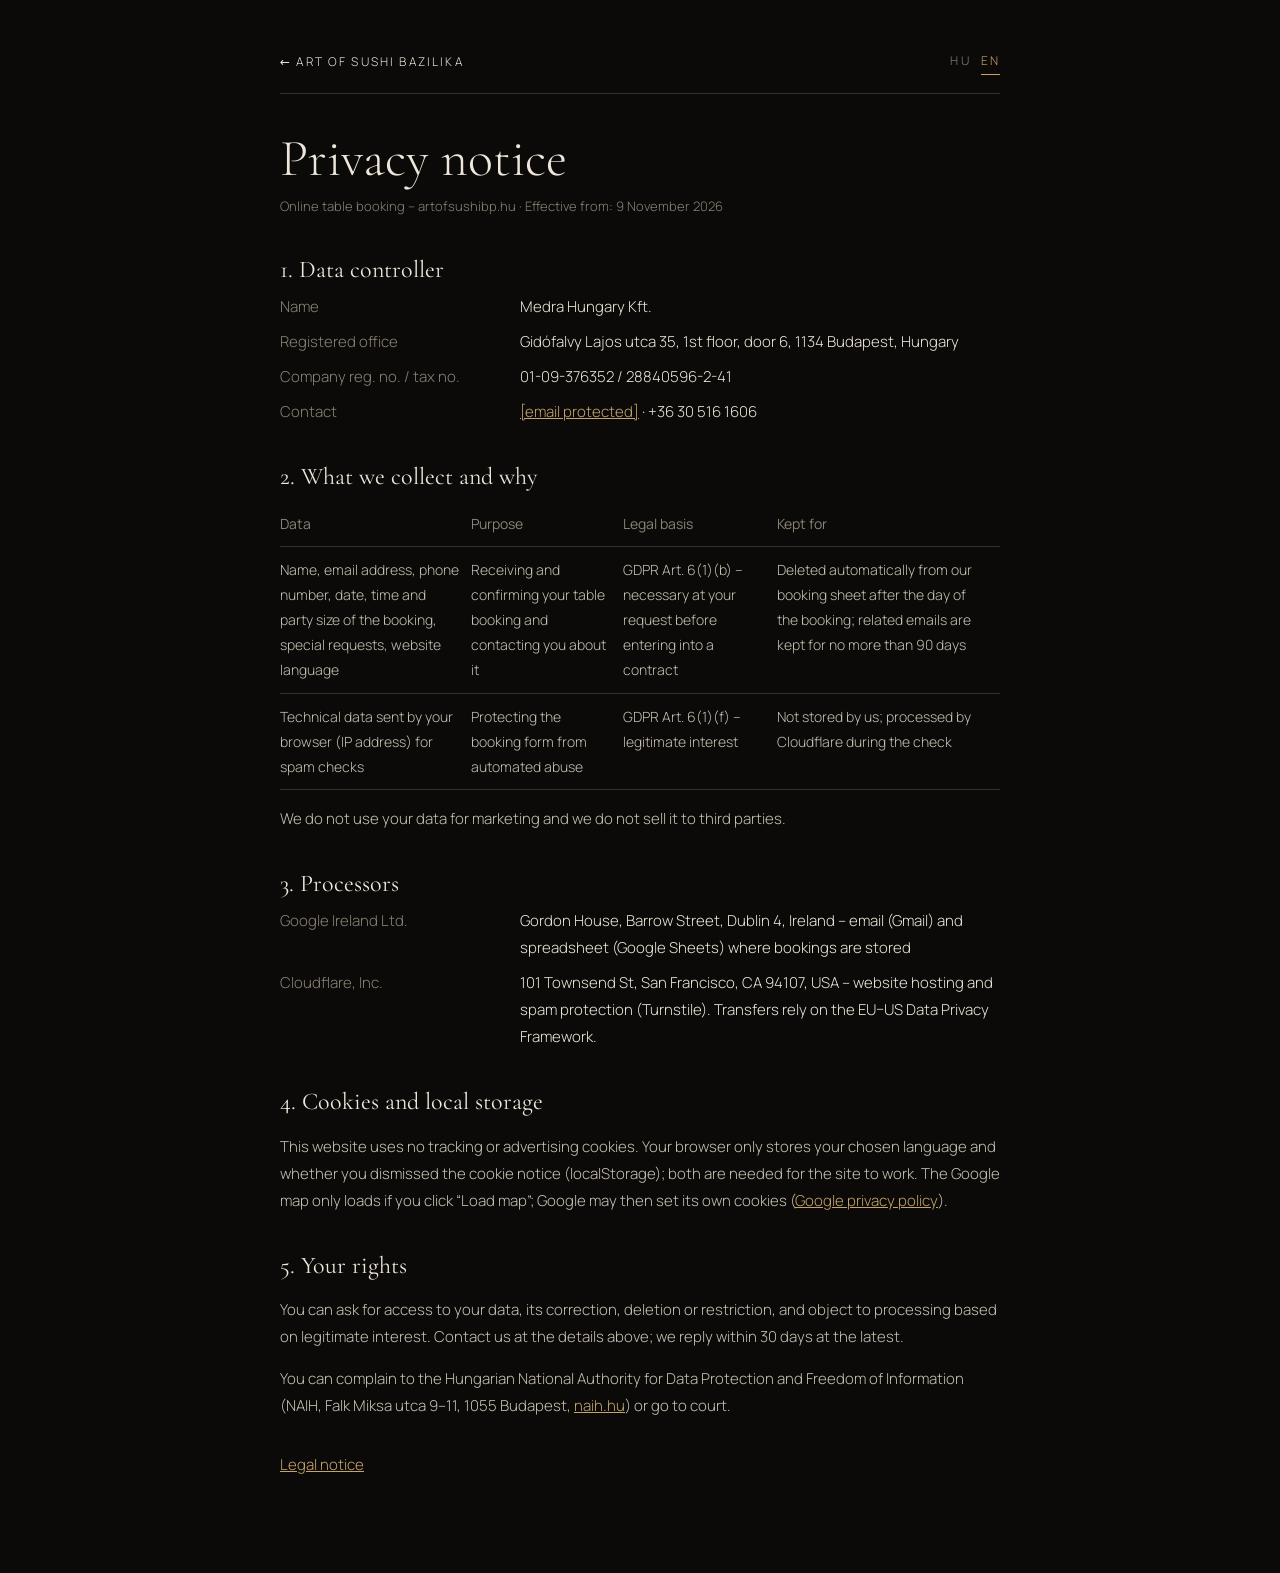
==== adatkezeles.html @ 46c4f37b "Site files from live artofsushibp.hu (2026-11-20 snapshot) Co-Authored-By: Claude Opus 5.5 <noreply@" ====
<!doctype html>
<html lang="hu">
<head>
  <meta charset="utf-8">
  <meta name="viewport" content="width=device-width, initial-scale=1">
  <title>Adatkezelési tájékoztató · Art of Sushi Bazilika</title>
  <meta name="robots" content="noindex">
  <link rel="icon" href="images/favicon.svg" type="image/svg+xml">
  <link rel="stylesheet" href="fonts/fonts.css?v=feef1cb7af">
  <link rel="stylesheet" href="css/legal.css?v=38e52601e1">
</head>
<body data-title-hu="Adatkezelési tájékoztató · Art of Sushi Bazilika" data-title-en="Privacy notice · Art of Sushi Bazilika">
  <!-- Tervezet. A [ … ] jelölt adatokat ki kell tölteni, és élesítés előtt érdemes jogásszal átnézetni. -->
  <main class="legal">
    <div class="legal__top">
      <a href="bazilika.html">← Art of Sushi Bazilika</a>
      <div class="lang"><button type="button" data-lang="hu">HU</button><button type="button" data-lang="en">EN</button></div>
    </div>

    <section data-l="hu">
      <h1>Adatkezelési tájékoztató</h1>
      <p class="meta">Online asztalfoglalás – artofsushibp.hu · Hatályos: 2026. november 9.</p>

      <h2>1. Adatkezelő</h2>
      <dl>
        <dt>Név</dt><dd>Medra Hungary Kft.</dd>
        <dt>Székhely</dt><dd>1134 Budapest, Gidófalvy Lajos utca 35. 1. em. 6. ajtó</dd>
        <dt>Cégjegyzékszám / adószám</dt><dd>01-09-376352 / 28840596-2-41</dd>
        <dt>Kapcsolat</dt><dd><a href="/cdn-cgi/l/email-protection#88e9fafce7eefbfdfbe0e1a6fbf2ede6fce1fbfcfee9e6c8efe5e9e1e4a6ebe7e5"><span class="__cf_email__" data-cfemail="cdacbfb9a2abbeb8bea5a4e3beb7a8a3b9a4beb9bbaca38daaa0aca4a1e3aea2a0">[email&#160;protected]</span></a> · +36 30 516 1606</dd>
      </dl>

      <h2>2. Milyen adatokat kezelünk és miért</h2>
      <div class="tbl"><table>
        <tr><th>Adat</th><th>Cél</th><th>Jogalap</th><th>Meddig</th></tr>
        <tr><td>Név, e-mail cím, telefonszám, a foglalás dátuma, időpontja, létszáma, egyéb kérés, a weboldal nyelve</td><td>Az asztalfoglalás fogadása, visszaigazolása, kapcsolattartás a foglalással kapcsolatban</td><td>GDPR 6. cikk (1) b) – az Ön kérésére, szerződéskötést megelőzően szükséges</td><td>A foglalási táblázatból a foglalás napja után automatikusan töröljük; a foglalással kapcsolatos e-maileket legfeljebb 90 napig őrizzük</td></tr>
        <tr><td>A böngésző által küldött technikai adatok (IP-cím) a spam elleni ellenőrzéshez</td><td>A foglalási űrlap védelme automatizált visszaélések ellen</td><td>GDPR 6. cikk (1) f) – jogos érdek</td><td>Nem tároljuk; az ellenőrzés idejére kezeli a Cloudflare</td></tr>
      </table></div>
      <p>Az adatokat marketingcélra nem használjuk, és harmadik félnek nem adjuk el.</p>

      <h2>3. Adatfeldolgozók</h2>
      <dl>
        <dt>Google Ireland Ltd.</dt><dd>Gordon House, Barrow Street, Dublin 4, Írország – e-mail (Gmail) és táblázat (Google Táblázatok), ahol a foglalásokat tároljuk</dd>
        <dt>Cloudflare, Inc.</dt><dd>101 Townsend St, San Francisco, CA 94107, USA – a weboldal tárhelye és a spam elleni ellenőrzés (Turnstile). Az adattovábbítás az EU–USA adatvédelmi keretrendszer alapján történik.</dd>
      </dl>

      <h2>4. Sütik és helyi tárolás</h2>
      <p>A weboldal nem használ követő vagy hirdetési sütiket. A böngészőben csak a választott nyelvet és a süti-értesítés elfogadását tároljuk (localStorage), ezek az oldal működéséhez szükségesek. A Google Térkép csak akkor töltődik be, ha a „Térkép betöltése” gombra kattint; ekkor a Google saját sütiket helyezhet el (<a href="https://policies.google.com/privacy" target="_blank" rel="noopener">a Google adatvédelmi tájékoztatója</a>).</p>

      <h2>5. Az Ön jogai</h2>
      <p>Kérheti az adataihoz való hozzáférést, azok helyesbítését, törlését vagy kezelésük korlátozását, valamint tiltakozhat a jogos érdeken alapuló kezelés ellen. Kérését a fenti elérhetőségen fogadjuk, és legkésőbb 30 napon belül válaszolunk.</p>
      <p>Panaszával fordulhat a Nemzeti Adatvédelmi és Információszabadság Hatósághoz (NAIH, 1055 Budapest, Falk Miksa utca 9–11., <a href="https://naih.hu" rel="noopener">naih.hu</a>), vagy bírósághoz.</p>
      <p style="margin-top:32px"><a href="impresszum.html">Impresszum</a></p>
    </section>

    <section data-l="en">
      <h1>Privacy notice</h1>
      <p class="meta">Online table booking – artofsushibp.hu · Effective from: 9 November 2026</p>

      <h2>1. Data controller</h2>
      <dl>
        <dt>Name</dt><dd>Medra Hungary Kft.</dd>
        <dt>Registered office</dt><dd>Gidófalvy Lajos utca 35, 1st floor, door 6, 1134 Budapest, Hungary</dd>
        <dt>Company reg. no. / tax no.</dt><dd>01-09-376352 / 28840596-2-41</dd>
        <dt>Contact</dt><dd><a href="/cdn-cgi/l/email-protection#c7a6b5b3a8a1b4b2b4afaee9b4bda2a9b3aeb4b3b1a6a987a0aaa6aeabe9a4a8aa"><span class="__cf_email__" data-cfemail="9ffeedebf0f9eceaecf7f6b1ece5faf1ebf6ecebe9fef1dff8f2fef6f3b1fcf0f2">[email&#160;protected]</span></a> · +36 30 516 1606</dd>
      </dl>

      <h2>2. What we collect and why</h2>
      <div class="tbl"><table>
        <tr><th>Data</th><th>Purpose</th><th>Legal basis</th><th>Kept for</th></tr>
        <tr><td>Name, email address, phone number, date, time and party size of the booking, special requests, website language</td><td>Receiving and confirming your table booking and contacting you about it</td><td>GDPR Art. 6(1)(b) – necessary at your request before entering into a contract</td><td>Deleted automatically from our booking sheet after the day of the booking; related emails are kept for no more than 90 days</td></tr>
        <tr><td>Technical data sent by your browser (IP address) for spam checks</td><td>Protecting the booking form from automated abuse</td><td>GDPR Art. 6(1)(f) – legitimate interest</td><td>Not stored by us; processed by Cloudflare during the check</td></tr>
      </table></div>
      <p>We do not use your data for marketing and we do not sell it to third parties.</p>

      <h2>3. Processors</h2>
      <dl>
        <dt>Google Ireland Ltd.</dt><dd>Gordon House, Barrow Street, Dublin 4, Ireland – email (Gmail) and spreadsheet (Google Sheets) where bookings are stored</dd>
        <dt>Cloudflare, Inc.</dt><dd>101 Townsend St, San Francisco, CA 94107, USA – website hosting and spam protection (Turnstile). Transfers rely on the EU–US Data Privacy Framework.</dd>
      </dl>

      <h2>4. Cookies and local storage</h2>
      <p>This website uses no tracking or advertising cookies. Your browser only stores your chosen language and whether you dismissed the cookie notice (localStorage); both are needed for the site to work. The Google map only loads if you click “Load map”; Google may then set its own cookies (<a href="https://policies.google.com/privacy" target="_blank" rel="noopener">Google privacy policy</a>).</p>

      <h2>5. Your rights</h2>
      <p>You can ask for access to your data, its correction, deletion or restriction, and object to processing based on legitimate interest. Contact us at the details above; we reply within 30 days at the latest.</p>
      <p>You can complain to the Hungarian National Authority for Data Protection and Freedom of Information (NAIH, Falk Miksa utca 9–11, 1055 Budapest, <a href="https://naih.hu" rel="noopener">naih.hu</a>) or go to court.</p>
      <p style="margin-top:32px"><a href="impresszum.html">Legal notice</a></p>
    </section>
  </main>
  <script data-cfasync="false" src="/cdn-cgi/scripts/5c5dd728/cloudflare-static/email-decode.min.js"></script><script src="js/legal.js?v=f70e121660"></script>
</body>
</html>
---- fonts/fonts.css ----
/* Saját tárhelyen lévő betűtípusok (GDPR: nincs kérés a Google felé). Forrás: Google Fonts, SIL Open Font License. */
/* latin-ext */
@font-face {
  font-family: 'Cormorant Garamond';
  font-style: italic;
  font-weight: 300;
  font-display: swap;
  src: url(CormorantGaramond-300i-latin-ext.woff2) format('woff2');
  unicode-range: U+0100-02BA, U+02BD-02C5, U+02C7-02CC, U+02CE-02D7, U+02DD-02FF, U+0304, U+0308, U+0329, U+1D00-1DBF, U+1E00-1E9F, U+1EF2-1EFF, U+2020, U+20A0-20AB, U+20AD-20C4, U+2113, U+2C60-2C7F, U+A720-A7FF;
}
/* latin */
@font-face {
  font-family: 'Cormorant Garamond';
  font-style: italic;
  font-weight: 300;
  font-display: swap;
  src: url(CormorantGaramond-300i-latin.woff2) format('woff2');
  unicode-range: U+0000-00FF, U+0131, U+0152-0153, U+02BB-02BC, U+02C6, U+02DA, U+02DC, U+0304, U+0308, U+0329, U+2000-206F, U+20AC, U+2122, U+2191, U+2193, U+2212, U+2215, U+FEFF, U+FFFD;
}
/* latin-ext */
@font-face {
  font-family: 'Cormorant Garamond';
  font-style: italic;
  font-weight: 400;
  font-display: swap;
  src: url(CormorantGaramond-400i-latin-ext.woff2) format('woff2');
  unicode-range: U+0100-02BA, U+02BD-02C5, U+02C7-02CC, U+02CE-02D7, U+02DD-02FF, U+0304, U+0308, U+0329, U+1D00-1DBF, U+1E00-1E9F, U+1EF2-1EFF, U+2020, U+20A0-20AB, U+20AD-20C4, U+2113, U+2C60-2C7F, U+A720-A7FF;
}
/* latin */
@font-face {
  font-family: 'Cormorant Garamond';
  font-style: italic;
  font-weight: 400;
  font-display: swap;
  src: url(CormorantGaramond-400i-latin.woff2) format('woff2');
  unicode-range: U+0000-00FF, U+0131, U+0152-0153, U+02BB-02BC, U+02C6, U+02DA, U+02DC, U+0304, U+0308, U+0329, U+2000-206F, U+20AC, U+2122, U+2191, U+2193, U+2212, U+2215, U+FEFF, U+FFFD;
}
/* latin-ext */
@font-face {
  font-family: 'Cormorant Garamond';
  font-style: normal;
  font-weight: 300;
  font-display: swap;
  src: url(CormorantGaramond-300-latin-ext.woff2) format('woff2');
  unicode-range: U+0100-02BA, U+02BD-02C5, U+02C7-02CC, U+02CE-02D7, U+02DD-02FF, U+0304, U+0308, U+0329, U+1D00-1DBF, U+1E00-1E9F, U+1EF2-1EFF, U+2020, U+20A0-20AB, U+20AD-20C4, U+2113, U+2C60-2C7F, U+A720-A7FF;
}
/* latin */
@font-face {
  font-family: 'Cormorant Garamond';
  font-style: normal;
  font-weight: 300;
  font-display: swap;
  src: url(CormorantGaramond-300-latin.woff2) format('woff2');
  unicode-range: U+0000-00FF, U+0131, U+0152-0153, U+02BB-02BC, U+02C6, U+02DA, U+02DC, U+0304, U+0308, U+0329, U+2000-206F, U+20AC, U+2122, U+2191, U+2193, U+2212, U+2215, U+FEFF, U+FFFD;
}
/* latin-ext */
@font-face {
  font-family: 'Cormorant Garamond';
  font-style: normal;
  font-weight: 400;
  font-display: swap;
  src: url(CormorantGaramond-400-latin-ext.woff2) format('woff2');
  unicode-range: U+0100-02BA, U+02BD-02C5, U+02C7-02CC, U+02CE-02D7, U+02DD-02FF, U+0304, U+0308, U+0329, U+1D00-1DBF, U+1E00-1E9F, U+1EF2-1EFF, U+2020, U+20A0-20AB, U+20AD-20C4, U+2113, U+2C60-2C7F, U+A720-A7FF;
}
/* latin */
@font-face {
  font-family: 'Cormorant Garamond';
  font-style: normal;
  font-weight: 400;
  font-display: swap;
  src: url(CormorantGaramond-400-latin.woff2) format('woff2');
  unicode-range: U+0000-00FF, U+0131, U+0152-0153, U+02BB-02BC, U+02C6, U+02DA, U+02DC, U+0304, U+0308, U+0329, U+2000-206F, U+20AC, U+2122, U+2191, U+2193, U+2212, U+2215, U+FEFF, U+FFFD;
}
/* latin-ext */
@font-face {
  font-family: 'Cormorant Garamond';
  font-style: normal;
  font-weight: 500;
  font-display: swap;
  src: url(CormorantGaramond-500-latin-ext.woff2) format('woff2');
  unicode-range: U+0100-02BA, U+02BD-02C5, U+02C7-02CC, U+02CE-02D7, U+02DD-02FF, U+0304, U+0308, U+0329, U+1D00-1DBF, U+1E00-1E9F, U+1EF2-1EFF, U+2020, U+20A0-20AB, U+20AD-20C4, U+2113, U+2C60-2C7F, U+A720-A7FF;
}
/* latin */
@font-face {
  font-family: 'Cormorant Garamond';
  font-style: normal;
  font-weight: 500;
  font-display: swap;
  src: url(CormorantGaramond-500-latin.woff2) format('woff2');
  unicode-range: U+0000-00FF, U+0131, U+0152-0153, U+02BB-02BC, U+02C6, U+02DA, U+02DC, U+0304, U+0308, U+0329, U+2000-206F, U+20AC, U+2122, U+2191, U+2193, U+2212, U+2215, U+FEFF, U+FFFD;
}
/* latin-ext */
@font-face {
  font-family: 'Manrope';
  font-style: normal;
  font-weight: 300;
  font-display: swap;
  src: url(Manrope-300-latin-ext.woff2) format('woff2');
  unicode-range: U+0100-02BA, U+02BD-02C5, U+02C7-02CC, U+02CE-02D7, U+02DD-02FF, U+0304, U+0308, U+0329, U+1D00-1DBF, U+1E00-1E9F, U+1EF2-1EFF, U+2020, U+20A0-20AB, U+20AD-20C4, U+2113, U+2C60-2C7F, U+A720-A7FF;
}
/* latin */
@font-face {
  font-family: 'Manrope';
  font-style: normal;
  font-weight: 300;
  font-display: swap;
  src: url(Manrope-300-latin.woff2) format('woff2');
  unicode-range: U+0000-00FF, U+0131, U+0152-0153, U+02BB-02BC, U+02C6, U+02DA, U+02DC, U+0304, U+0308, U+0329, U+2000-206F, U+20AC, U+2122, U+2191, U+2193, U+2212, U+2215, U+FEFF, U+FFFD;
}
/* latin-ext */
@font-face {
  font-family: 'Manrope';
  font-style: normal;
  font-weight: 400;
  font-display: swap;
  src: url(Manrope-400-latin-ext.woff2) format('woff2');
  unicode-range: U+0100-02BA, U+02BD-02C5, U+02C7-02CC, U+02CE-02D7, U+02DD-02FF, U+0304, U+0308, U+0329, U+1D00-1DBF, U+1E00-1E9F, U+1EF2-1EFF, U+2020, U+20A0-20AB, U+20AD-20C4, U+2113, U+2C60-2C7F, U+A720-A7FF;
}
/* latin */
@font-face {
  font-family: 'Manrope';
  font-style: normal;
  font-weight: 400;
  font-display: swap;
  src: url(Manrope-400-latin.woff2) format('woff2');
  unicode-range: U+0000-00FF, U+0131, U+0152-0153, U+02BB-02BC, U+02C6, U+02DA, U+02DC, U+0304, U+0308, U+0329, U+2000-206F, U+20AC, U+2122, U+2191, U+2193, U+2212, U+2215, U+FEFF, U+FFFD;
}
/* latin-ext */
@font-face {
  font-family: 'Manrope';
  font-style: normal;
  font-weight: 500;
  font-display: swap;
  src: url(Manrope-500-latin-ext.woff2) format('woff2');
  unicode-range: U+0100-02BA, U+02BD-02C5, U+02C7-02CC, U+02CE-02D7, U+02DD-02FF, U+0304, U+0308, U+0329, U+1D00-1DBF, U+1E00-1E9F, U+1EF2-1EFF, U+2020, U+20A0-20AB, U+20AD-20C4, U+2113, U+2C60-2C7F, U+A720-A7FF;
}
/* latin */
@font-face {
  font-family: 'Manrope';
  font-style: normal;
  font-weight: 500;
  font-display: swap;
  src: url(Manrope-500-latin.woff2) format('woff2');
  unicode-range: U+0000-00FF, U+0131, U+0152-0153, U+02BB-02BC, U+02C6, U+02DA, U+02DC, U+0304, U+0308, U+0329, U+2000-206F, U+20AC, U+2122, U+2191, U+2193, U+2212, U+2215, U+FEFF, U+FFFD;
}
/* latin-ext */
@font-face {
  font-family: 'Manrope';
  font-style: normal;
  font-weight: 600;
  font-display: swap;
  src: url(Manrope-600-latin-ext.woff2) format('woff2');
  unicode-range: U+0100-02BA, U+02BD-02C5, U+02C7-02CC, U+02CE-02D7, U+02DD-02FF, U+0304, U+0308, U+0329, U+1D00-1DBF, U+1E00-1E9F, U+1EF2-1EFF, U+2020, U+20A0-20AB, U+20AD-20C4, U+2113, U+2C60-2C7F, U+A720-A7FF;
}
/* latin */
@font-face {
  font-family: 'Manrope';
  font-style: normal;
  font-weight: 600;
  font-display: swap;
  src: url(Manrope-600-latin.woff2) format('woff2');
  unicode-range: U+0000-00FF, U+0131, U+0152-0153, U+02BB-02BC, U+02C6, U+02DA, U+02DC, U+0304, U+0308, U+0329, U+2000-206F, U+20AC, U+2122, U+2191, U+2193, U+2212, U+2215, U+FEFF, U+FFFD;
}
/* csak az oldalon használt japán írásjegyek */
@font-face {
  font-family: 'Noto Serif JP';
  font-style: normal;
  font-weight: 300;
  font-display: swap;
  src: url(NotoSerifJP-300-subset.woff2) format('woff2');
  unicode-range: U+3046, U+304d, U+3052, U+3057, U+305f, U+3069, U+306e, U+3081, U+3093, U+30ab, U+30b1, U+30b5, U+30c0, U+30c1, U+30c3, U+30d1, U+30dd, U+30e7, U+30e9, U+30eb, U+4e3c, U+523a, U+524d, U+53f8, U+5bff, U+5dfb, U+63da, U+6599, U+677f, U+6c41, U+7092, U+7269, U+7279, U+7406, U+7c73, U+7d30, U+8266, U+82b8, U+83dc, U+84b8, U+8853, U+88cf, U+88fd, U+8eab, U+8ecd, U+9244, U+98ef, U+9ba8, U+9c3b, U+9ed2, U+9f8d;
}
/* csak az oldalon használt japán írásjegyek */
@font-face {
  font-family: 'Noto Serif JP';
  font-style: normal;
  font-weight: 500;
  font-display: swap;
  src: url(NotoSerifJP-500-subset.woff2) format('woff2');
  unicode-range: U+3046, U+304d, U+3052, U+3057, U+305f, U+3069, U+306e, U+3081, U+3093, U+30ab, U+30b1, U+30b5, U+30c0, U+30c1, U+30c3, U+30d1, U+30dd, U+30e7, U+30e9, U+30eb, U+4e3c, U+523a, U+524d, U+53f8, U+5bff, U+5dfb, U+63da, U+6599, U+677f, U+6c41, U+7092, U+7269, U+7279, U+7406, U+7c73, U+7d30, U+8266, U+82b8, U+83dc, U+84b8, U+8853, U+88cf, U+88fd, U+8eab, U+8ecd, U+9244, U+98ef, U+9ba8, U+9c3b, U+9ed2, U+9f8d;
}
---- css/legal.css ----
/* Jogi oldalak (impresszum, adatkezelés) — a fő oldal színeivel, csendesen */
:root{
  --bg:#0b0a09; --text:#ede6d9; --text-2:#c8c0b2; --muted:#8a8274; --gold:#c4a46c;
  --line:rgba(196,164,108,.24);
  --f-display:"Cormorant Garamond","Times New Roman",serif;
  --f-body:"Manrope",system-ui,sans-serif;
}
*,*::before,*::after{box-sizing:border-box}
html{background:var(--bg)}
body{margin:0;background:var(--bg);color:var(--text-2);font:300 15px/1.8 var(--f-body);-webkit-font-smoothing:antialiased}
a{color:var(--gold)}
:focus-visible{outline:1px solid var(--gold);outline-offset:4px}
.legal{max-width:760px;margin:0 auto;padding:48px max(20px,env(safe-area-inset-right,0px)) 80px max(20px,env(safe-area-inset-left,0px))}
.legal__top{display:flex;justify-content:space-between;align-items:center;gap:16px;border-bottom:1px solid var(--line);padding-bottom:18px;margin-bottom:36px;font-size:12px;letter-spacing:.18em;text-transform:uppercase}
.legal__top a{text-decoration:none;color:var(--text)}
.lang{display:flex;gap:10px}
.lang button{background:none;border:0;padding:2px 0;color:var(--muted);font:inherit;letter-spacing:inherit;cursor:pointer;border-bottom:1px solid transparent}
.lang button[aria-pressed="true"]{color:var(--gold);border-color:var(--gold)}
h1{font:300 clamp(34px,6vw,52px)/1.1 var(--f-display);color:var(--text);margin:0 0 8px}
h2{font:400 24px/1.3 var(--f-display);color:var(--text);margin:36px 0 8px}
.meta{color:var(--muted);font-size:13px;margin:0 0 28px}
dl{display:grid;grid-template-columns:minmax(140px,220px) 1fr;gap:8px 20px;margin:0}
dt{color:var(--muted)}
dd{margin:0;color:var(--text)}
table{border-collapse:collapse;width:100%;font-size:14px}
th,td{text-align:left;vertical-align:top;border-bottom:1px solid var(--line);padding:10px 12px 10px 0}
th{color:var(--muted);font-weight:400}
.tbl{overflow-x:auto}
.todo{background:rgba(196,164,108,.12);color:var(--gold);padding:0 4px}
[data-l]{display:none}
html[lang="hu"] [data-l="hu"],html[lang="en"] [data-l="en"]{display:block}
@media (max-width:560px){dl{grid-template-columns:1fr;gap:2px}dd{margin-bottom:10px}}
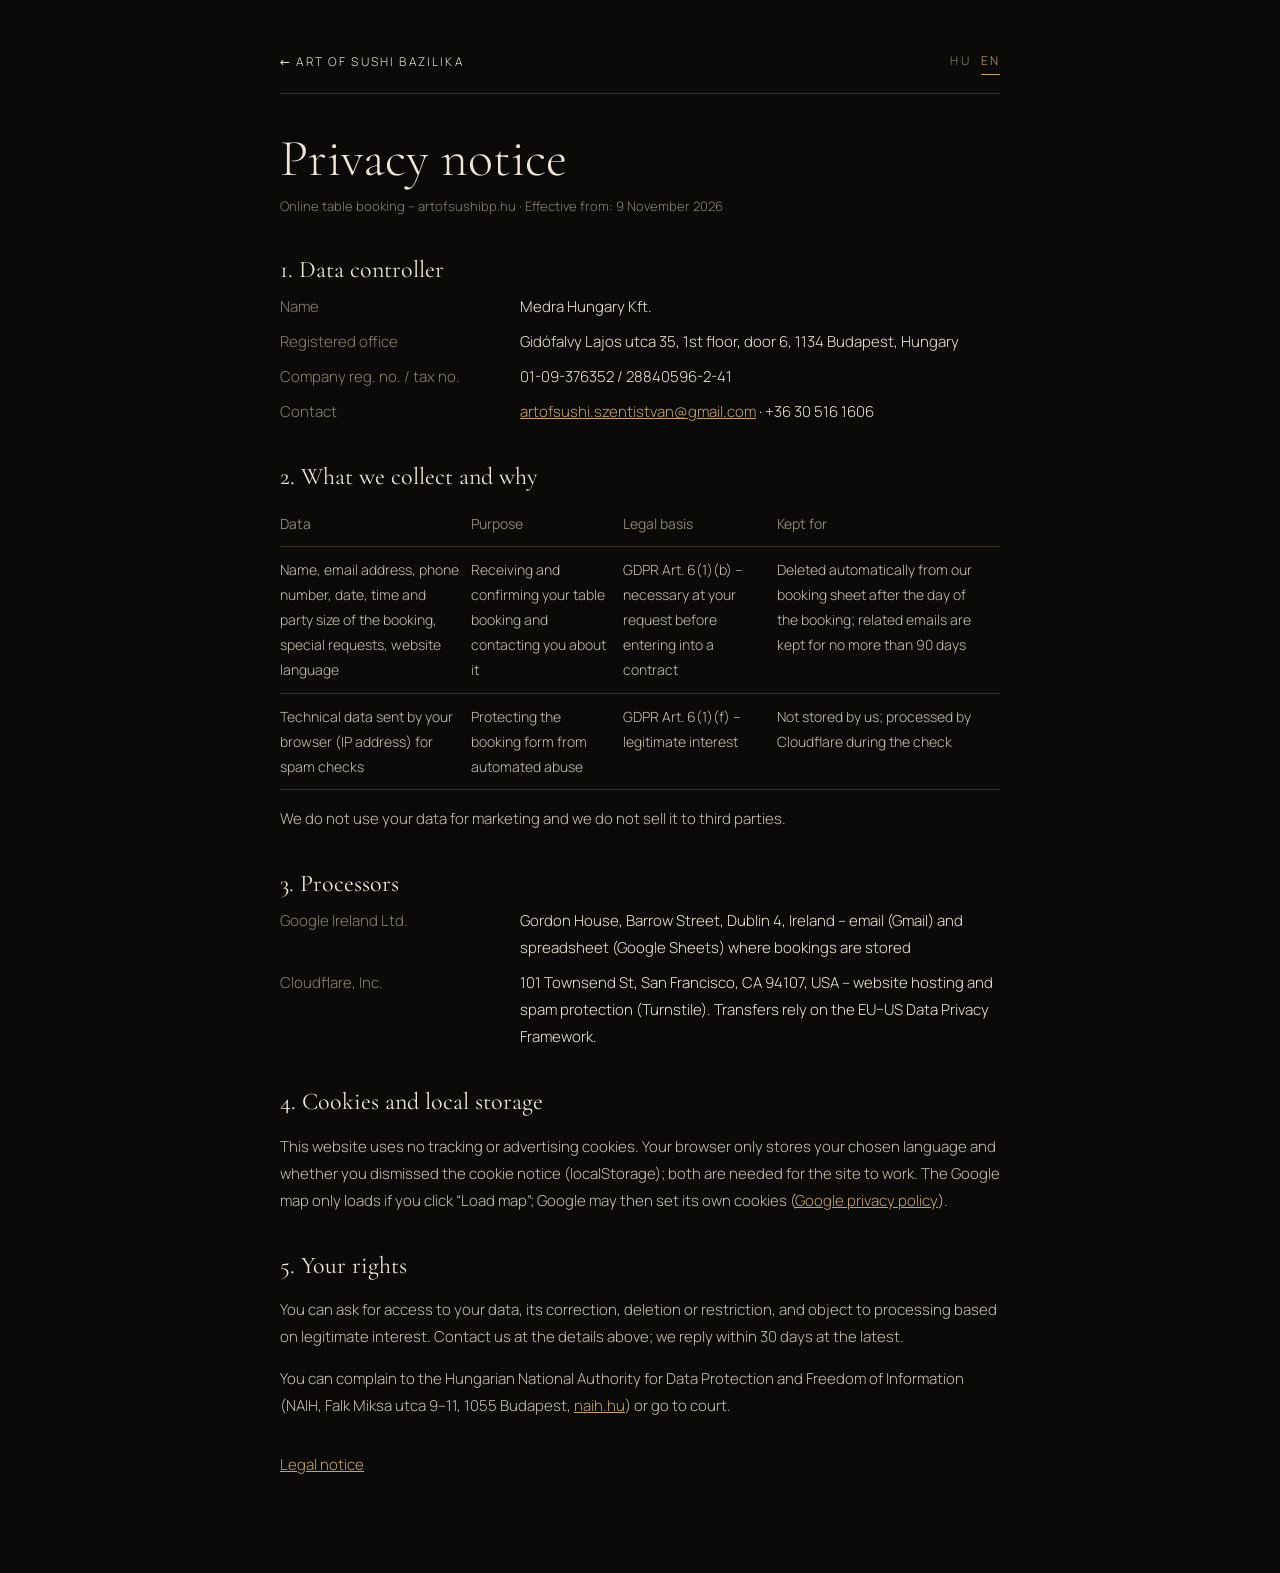
==== commit 15f12330: "Undo Cloudflare email obfuscation captured in the live snapshot Co-Authored-By: Claude Opus 5.5 <nor" ====
--- a/adatkezeles.html
+++ b/adatkezeles.html
@@ -26,7 +26,7 @@
         <dt>Név</dt><dd>Medra Hungary Kft.</dd>
         <dt>Székhely</dt><dd>1134 Budapest, Gidófalvy Lajos utca 35. 1. em. 6. ajtó</dd>
         <dt>Cégjegyzékszám / adószám</dt><dd>01-09-376352 / 28840596-2-41</dd>
-        <dt>Kapcsolat</dt><dd><a href="/cdn-cgi/l/email-protection#88e9fafce7eefbfdfbe0e1a6fbf2ede6fce1fbfcfee9e6c8efe5e9e1e4a6ebe7e5"><span class="__cf_email__" data-cfemail="cdacbfb9a2abbeb8bea5a4e3beb7a8a3b9a4beb9bbaca38daaa0aca4a1e3aea2a0">[email&#160;protected]</span></a> · +36 30 516 1606</dd>
+        <dt>Kapcsolat</dt><dd><a href="mailto:artofsushi.szentistvan@gmail.com">artofsushi.szentistvan@gmail.com</a> · +36 30 516 1606</dd>
       </dl>
 
       <h2>2. Milyen adatokat kezelünk és miért</h2>
@@ -61,7 +61,7 @@
         <dt>Name</dt><dd>Medra Hungary Kft.</dd>
         <dt>Registered office</dt><dd>Gidófalvy Lajos utca 35, 1st floor, door 6, 1134 Budapest, Hungary</dd>
         <dt>Company reg. no. / tax no.</dt><dd>01-09-376352 / 28840596-2-41</dd>
-        <dt>Contact</dt><dd><a href="/cdn-cgi/l/email-protection#c7a6b5b3a8a1b4b2b4afaee9b4bda2a9b3aeb4b3b1a6a987a0aaa6aeabe9a4a8aa"><span class="__cf_email__" data-cfemail="9ffeedebf0f9eceaecf7f6b1ece5faf1ebf6ecebe9fef1dff8f2fef6f3b1fcf0f2">[email&#160;protected]</span></a> · +36 30 516 1606</dd>
+        <dt>Contact</dt><dd><a href="mailto:artofsushi.szentistvan@gmail.com">artofsushi.szentistvan@gmail.com</a> · +36 30 516 1606</dd>
       </dl>
 
       <h2>2. What we collect and why</h2>
@@ -87,6 +87,6 @@
       <p style="margin-top:32px"><a href="impresszum.html">Legal notice</a></p>
     </section>
   </main>
-  <script data-cfasync="false" src="/cdn-cgi/scripts/5c5dd728/cloudflare-static/email-decode.min.js"></script><script src="js/legal.js?v=f70e121660"></script>
+  <script src="js/legal.js?v=f70e121660"></script>
 </body>
 </html>
